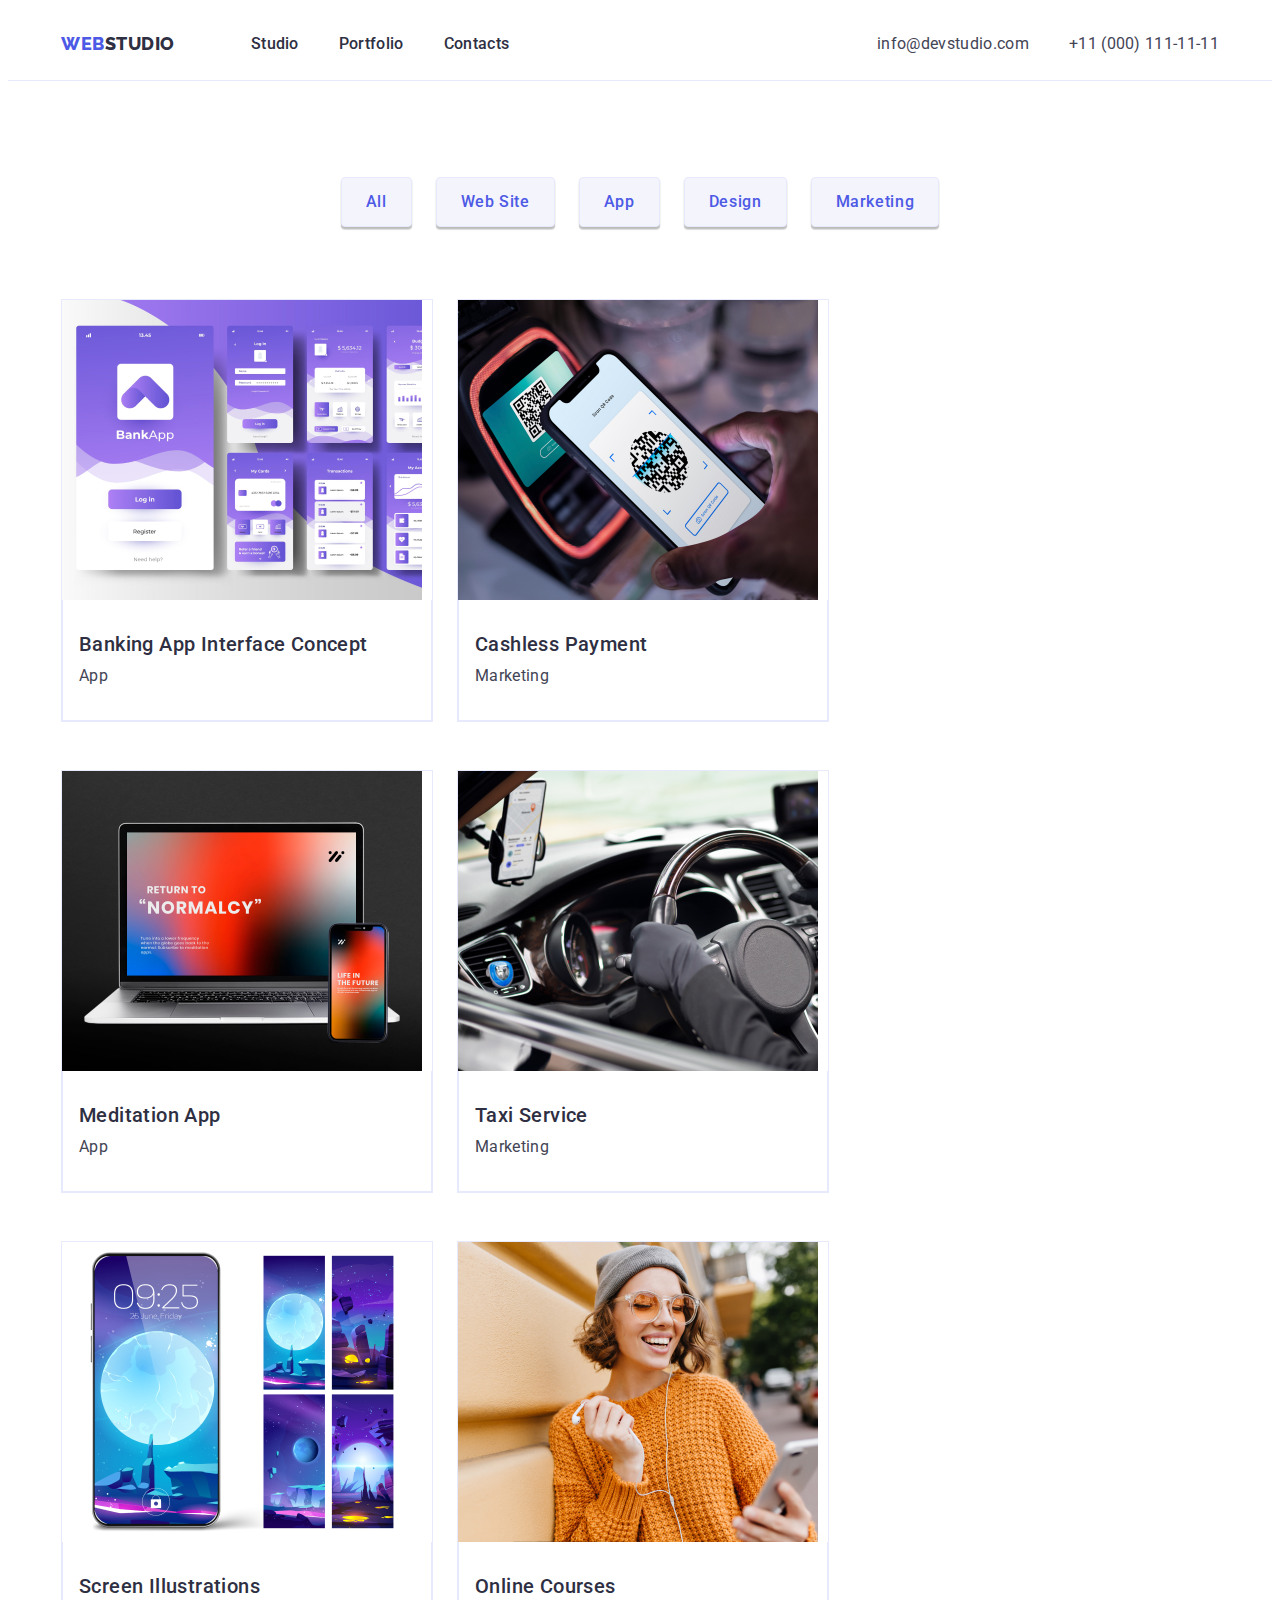
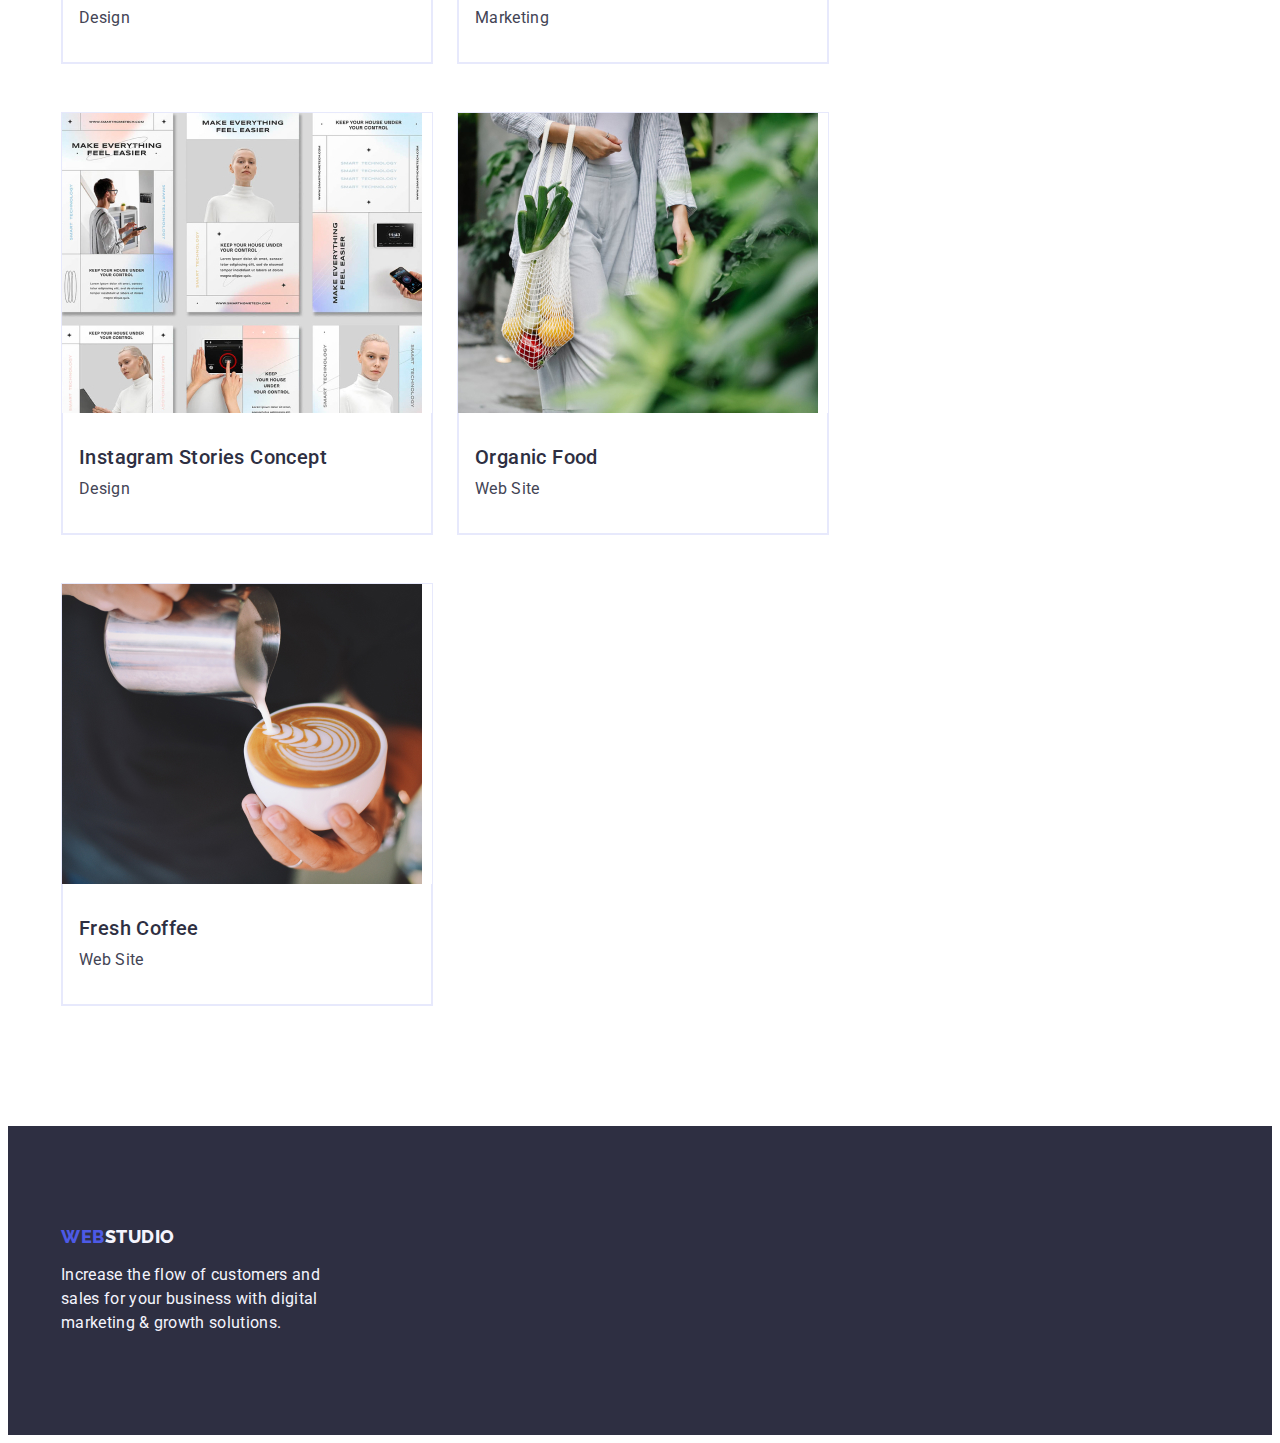
==== portfolio.html @ b858c450 "Initial commit" ====
<!DOCTYPE html>
<html lang="en">
  <head>
    <meta charset="UTF-8" />
    <meta http-equiv="X-UA-Compatible" content="IE=edge" />
    <meta name="viewport" content="width=device-width, initial-scale=1.0" />
    <title>WebStudio</title>
    <link
      rel="stylesheet"
      href="https://cdnjs.cloudflare.com/ajax/libs/modern-normalize/2.0.0/modern-normalize.min.css"
      integrity="sha512-4xo8blKMVCiXpTaLzQSLSw3KFOVPWhm/TRtuPVc4WG6kUgjH6J03IBuG7JZPkcWMxJ5huwaBpOpnwYElP/m6wg=="
      crossorigin="anonymous"
      referrerpolicy="no-referrer"
    />
    <link rel="stylesheet" href="./css/styles.css" />
    <link rel="preconnect" href="https://fonts.googleapis.com" />
    <link rel="preconnect" href="https://fonts.gstatic.com" crossorigin />
    <link
      href="https://fonts.googleapis.com/css2?family=Raleway:wght@800&family=Roboto:wght@400;500;700&display=swap"
      rel="stylesheet"
    />
  </head>
  <body>
    <!--HEADER-->

    <header class="header-section">
      <div class="container header-container">
        <nav class="header-navigation">
          <a href="./index.html" class="header-logo-first link logo-title"
            >Web
            <span class="header-logo-second link logo-title">Studio</span></a
          >
          <ul class="nav-list list">
            <li class="nav-item">
              <a class="header-link link" href="./index.html">Studio</a>
            </li>
            <li class="nav-item">
              <a class="header-link link" href="./portfolio.html">Portfolio</a>
            </li>
            <li class="nav-item">
              <a class="header-link link" href="">Contacts</a>
            </li>
          </ul>
        </nav>
        <address class="address">
          <ul class="address-list list">
            <li class="address-item">
              <a class="address-link link" href="mailto:info@devstudio.com"
                >info@devstudio.com</a
              >
            </li>
            <li class="address-item">
              <a class="address-link link" href="tel:+110001111111"
                >+11 (000) 111-11-11</a
              >
            </li>
          </ul>
        </address>
      </div>
    </header>
    <main>
      <!-- MENU BUTTON -->

      <section class="section-portfoloi">
        <div class="container btn-container">
          <h1 class="headline visually-hidden">PORTFOLIO</h1>
          <ul class="btn-list list">
            <li class="btn-item">
              <button type="button" class="btn-portfolio">All</button>
            </li>
            <li class="btn-item">
              <button type="button" class="btn-portfolio">Web Site</button>
            </li>
            <li class="btn-item">
              <button type="button" class="btn-portfolio">App</button>
            </li>
            <li class="btn-item">
              <button type="button" class="btn-portfolio">Design</button>
            </li>
            <li class="btn-item">
              <button type="button" class="btn-portfolio">Marketing</button>
            </li>
          </ul>

          <!-- OUR GALLERY -->
          <ul class="gallery-list list">
            <li class="gallery-item">
              <a class="gallery-link link" href=""
                ><img
                  src="./images/gallery/banking-app-interface-concept.jpg"
                  alt="App interface"
                  width="360"
                  height="300"
                />
                <div class="container-gallery">
                  <h2 class="gallery-title">Banking App Interface Concept</h2>
                  <p class="gallery-text">App</p>
                </div>
              </a>
            </li>
            <li class="gallery-item">
              <a class="gallery-link link" href=""
                ><img
                  src="./images/gallery/cashless-payment.jpg"
                  alt="Phone scans code for payment"
                  width="360"
                  height="300"
                />
                <div class="container-gallery">
                  <h2 class="gallery-title">Cashless Payment</h2>
                  <p class="gallery-text">Marketing</p>
                </div>
              </a>
            </li>
            <li class="gallery-item">
              <a class="gallery-link link" href=""
                ><img
                  src="./images/gallery/meditation-app.jpg"
                  alt="Demonstration of the application on a laptop and phone"
                  width="360"
                  height="300"
                />
                <div class="container-gallery">
                  <h2 class="gallery-title">Meditation App</h2>
                  <p class="gallery-text">App</p>
                </div>
              </a>
            </li>
            <li class="gallery-item">
              <a class="gallery-link link" href=""
                ><img
                  src="./images/gallery/taxi-service.jpg"
                  alt="Taxi driver uses app on phone"
                  width="360"
                  height="300"
                />
                <div class="container-gallery">
                  <h2 class="gallery-title">Taxi Service</h2>
                  <p class="gallery-text">Marketing</p>
                </div>
              </a>
            </li>
            <li class="gallery-item">
              <a class="gallery-link link" href=""
                ><img
                  src="./images/gallery/screen-illustrations.jpg"
                  alt="Screen illustrations"
                  width="360"
                  height="300"
                />
                <div class="container-gallery">
                  <h2 class="gallery-title">Screen Illustrations</h2>
                  <p class="gallery-text">Design</p>
                </div>
              </a>
            </li>
            <li class="gallery-item">
              <a class="gallery-link link" href=""
                ><img
                  src="./images/gallery/online-courses.jpg"
                  alt="Joyful girl watching online courses on her phone"
                  width="360"
                  height="300"
                />
                <div class="container-gallery">
                  <h2 class="gallery-title">Online Courses</h2>
                  <p class="gallery-text">Marketing</p>
                </div>
              </a>
            </li>
            <li class="gallery-item">
              <a class="gallery-link link" href=""
                ><img
                  src="./images/gallery/instagram-stories-concept.jpg"
                  alt="Concept display of instagram stories"
                  width="360"
                  height="300"
                />
                <div class="container-gallery">
                  <h2 class="gallery-title">Instagram Stories Concept</h2>
                  <p class="gallery-text">Design</p>
                </div>
              </a>
            </li>
            <li class="gallery-item">
              <a class="gallery-link link" href=""
                ><img
                  src="./images/gallery/organic-food.jpg"
                  alt="Girl carrying fresh fruit"
                  width="360"
                  height="300"
                />
                <div class="container-gallery">
                  <h2 class="gallery-title">Organic Food</h2>
                  <p class="gallery-text">Web Site</p>
                </div>
              </a>
            </li>
            <li class="gallery-item">
              <a class="gallery-link link" href=""
                ><img
                  src="./images/gallery/fresh-coffee.jpg"
                  alt="Barista creates a coffee masterpiece"
                  width="360"
                  height="300"
                />
                <div class="container-gallery">
                  <h2 class="gallery-title">Fresh Coffee</h2>
                  <p class="gallery-text">Web Site</p>
                </div>
              </a>
            </li>
          </ul>
        </div>
      </section>
    </main>

    <!--FOOTER-->

    <footer class="footer-section">
      <div class="container footer-container">
        <a href="./index.html" class="footer-logo-first link logo-title"
          >Web<span class="footer-logo-second link logo-title">Studio</span></a
        >
        <p class="footer-text">
          Increase the flow of customers and sales for your business with
          digital marketing & growth solutions.
        </p>
      </div>
    </footer>
  </body>
</html>
---- css/styles.css ----
body {
  font-family: "Roboto", sans-serif;
  color: #434455;
  background-color: #ffffff;
}

p,
h1,
h2,
h3,
h4,
h5,
h6 {
  margin: 0;
}

ul,
ol {
  margin: 0;
  padding: 0;
}

img {
  display: block;
  max-width: 100%;
  height: auto;
}

:root {
  --title-color: #2e2f42;
  --first-main-color: #4d5ae5;
  --second-main-color: #404bbf;
  --white-color: #f4f4fd;
  --tipical-line-height: 1.5;
  --color-btn-white: #e7e9fc;
}

.list {
  list-style: none;
}

.link {
  text-decoration: none;
}

.btn-hero {
  border: none;
  min-width: 169px;
  height: 56px;
  border-radius: 4px;
  display: block;
  margin-left: auto;
  margin-right: auto;

  font-family: inherit;
  font-weight: 500;
  font-size: 16px;
  line-height: var(--tipical-line-height);
  letter-spacing: 0.04em;
  color: #ffffff;
  background: var(--first-main-color);
  cursor: pointer;
  box-shadow: 0px 4px 4px rgba(0, 0, 0, 0.15);
}

.btn-hero:hover,
.btn-hero:focus {
  background: var(--second-main-color);
}

.btn-portfolio {
  border-radius: 4px;
  display: block;
  margin-left: auto;
  margin-right: auto;
  font-family: inherit;
  font-weight: 500;
  font-size: 16px;
  justify-content: center;
  align-items: center;
  padding: 12px 24px;

  line-height: var(--tipical-line-height);
  letter-spacing: 0.04em;
  color: var(--first-main-color);
  background: var(--white-color);
  cursor: pointer;
  box-shadow: 0px 3px 1px rgba(0, 0, 0, 0.1), 0px 2px 1px rgba(0, 0, 0, 0.08),
    0px 2px 2px rgba(0, 0, 0, 0.12);
  border-radius: 4px;
  border: 1px solid var(--color-btn-white);
}

.btn-portfolio:hover,
.btn-portfolio:focus {
  color: #ffffff;
  background: var(--second-main-color);
  border: 1px solid transparent;
}

.visually-hidden {
  position: absolute;
  width: 1px;
  height: 1px;
  margin: -1px;
  border: 0;
  padding: 0;
  white-space: nowrap;
  clip-path: inset(100%);
  clip: rect(0 0 0 0);
  overflow: hidden;
}

.container {
  width: 1158px;
  padding-left: 15px;
  padding-right: 15px;
  margin: 0 auto;

  /* outline: 2px solid red; */
}

/**---------------HEADER-----------------*/

.header-section {
  border-bottom: 1px solid #e7e9fc;
}

.header-container {
  display: flex;
  align-items: center;
}
.header-navigation {
  display: flex;
  align-items: center;
}
.logo-title {
  font-family: "Raleway", sans-serif;
  font-style: normal;
  font-weight: 800;
  font-size: 18px;
  line-height: 1.17;
  display: flex;
  align-items: center;
  letter-spacing: 0.03em;
  text-transform: uppercase;
  margin-right: 76px;
}

.header-logo-first {
  color: var(--first-main-color);
}

.header-logo-second {
  margin: 0 auto;
  color: var(--title-color);
}
.nav-list {
  display: flex;
  align-items: center;
}
.nav-item:not(:last-child) {
  margin-right: 40px;
}
.header-link {
  display: flex;
  padding-top: 24px;
  padding-bottom: 24px;

  font-weight: 500;
  line-height: var(--tipical-line-height);
  letter-spacing: 0.02em;
  color: var(--title-color);
}

.header-link:hover,
.header-link:focus {
  color: var(--second-main-color);
}
.address {
  display: flex;
  margin-left: auto;
  font-style: normal;
}
.address-list {
  display: flex;
}
.address-item:not(:last-child) {
  margin-right: 40px;
}
.address-item {
}
.address-link {
  padding-top: 24px;
  padding-bottom: 24px;

  font-family: inherit;
  font-style: normal;
  font-weight: 400;
  font-size: 16px;
  line-height: var(--tipical-line-height);
  letter-spacing: 0.02em;
  color: inherit;
}
.address-link:hover,
.address-link:focus {
  color: var(--second-main-color);
}

/**---------------FOOTER---------------*/

.footer-section {
  padding-top: 100px;
  padding-bottom: 100px;

  background: var(--title-color);
}
.footer-container {
}
.footer-logo-first {
  display: inline-block;
  margin: 0 0 16px 0;
  color: var(--first-main-color);
}
.footer-logo-second {
  display: inline-block;
  margin: 0;
  color: var(--white-color);
}

.footer-text {
  max-width: 264px;

  line-height: var(--tipical-line-height);
  letter-spacing: 0.02em;
  color: var(--white-color);
}

/**------------------HERO------------------*/

.section-hero {
  padding-top: 188px;
  padding-bottom: 188px;
  align-items: center;

  background: var(--title-color);
}
.hero-container {
}

.headline {
  margin-bottom: 48px;
  margin-left: auto;
  margin-right: auto;
  max-width: 496px;

  font-size: 56px;
  line-height: 1.07;
  text-align: center;
  letter-spacing: 0.02em;
  color: #ffffff;
}

/**-----------OUR PRINCIPLES AND PRIORITIES-----------*/

.section-principles {
  padding-top: 120px;
  padding-bottom: 120px;
}
.principles-container {
  display: flex;
}
.principles-list {
  display: flex;
  gap: 24px;
}
.principles-item {
}
.page-subtitle {
  margin-bottom: 8px;

  font-weight: 500;
  font-size: 20px;
  line-height: 1.2;
  letter-spacing: 0.02em;
  color: var(--title-color);
}

.principles-text {
  width: 264px;
  line-height: var(--tipical-line-height);
  letter-spacing: 0.02em;
}

/**----------------OUR PRODUCTS----------------*/

.product-section {
  padding-bottom: 120px;
}
.product-container {
}
.body-title {
  margin-bottom: 72px;

  font-size: 36px;
  line-height: 1.11;
  text-align: center;
  letter-spacing: 0.02em;
  text-transform: capitalize;
  color: var(--title-color);
}
.product-list {
  display: flex;
  gap: 24px;
}
.product-item {
  width: calc((100% - 48px) / 3);
}

/**-------------------OUR TEAM-------------------*/

.team-section {
  padding-top: 120px;
  padding-bottom: 120px;

  background: var(--white-color);
}
.team-container {
}

.team-list {
  display: flex;
  gap: 24px;
}
.team-item {
  border-radius: 0px 0px 4px 4px;
  background-color: #ffffff;
  width: calc((100% - 72px) / 4);
}
.name-container {
  display: flex;
  flex-direction: column;
  align-items: center;
  min-width: 232px;
  padding: 32px 16px;
}
.team-title {
  display: flex;
  font-weight: 500;
  font-size: 20px;
  text-align: center;
  margin-bottom: 8px;
  line-height: 1.2;
  letter-spacing: 0.02em;
  color: var(--title-color);
}

.team-text {
  display: flex;
  text-align: center;
  line-height: var(--tipical-line-height);
  letter-spacing: 0.02em;
}

/**-----------------MENU BUTTON-----------------*/

.section-portfoloi {
  padding-top: 96px;
  padding-bottom: 120px;
}
.filter-title {
}
.btn-container {
}
.btn-list {
  display: flex;
  gap: 24px;
  justify-content: center;
  align-items: center;
  margin-bottom: 72px;
}
.btn-item {
}

/**-----------------OUR GALLERY-----------------*/

.gallery-container {
  display: flex;
  padding-bottom: 120px;
}
.gallery-list {
  display: flex;
  flex-wrap: wrap;
  column-gap: 24px;
  row-gap: 48px;
}
.gallery-item {
  width: calc((100% - 48px) / 3);
  border: 1px solid var(--color-btn-white);
}
.gallery-link {
}
.container-gallery {
  padding: 32px 16px;
  border: 1px solid var(--color-btn-white);
  border-top: none;
}
.gallery-title {
  margin-bottom: 8px;
  font-weight: 500;
  font-size: 20px;
  line-height: 1.2;
  letter-spacing: 0.02em;
  color: var(--title-color);
}

.gallery-text {
  line-height: var(--tipical-line-height);
  letter-spacing: 0.02em;
  color: #434455;
}
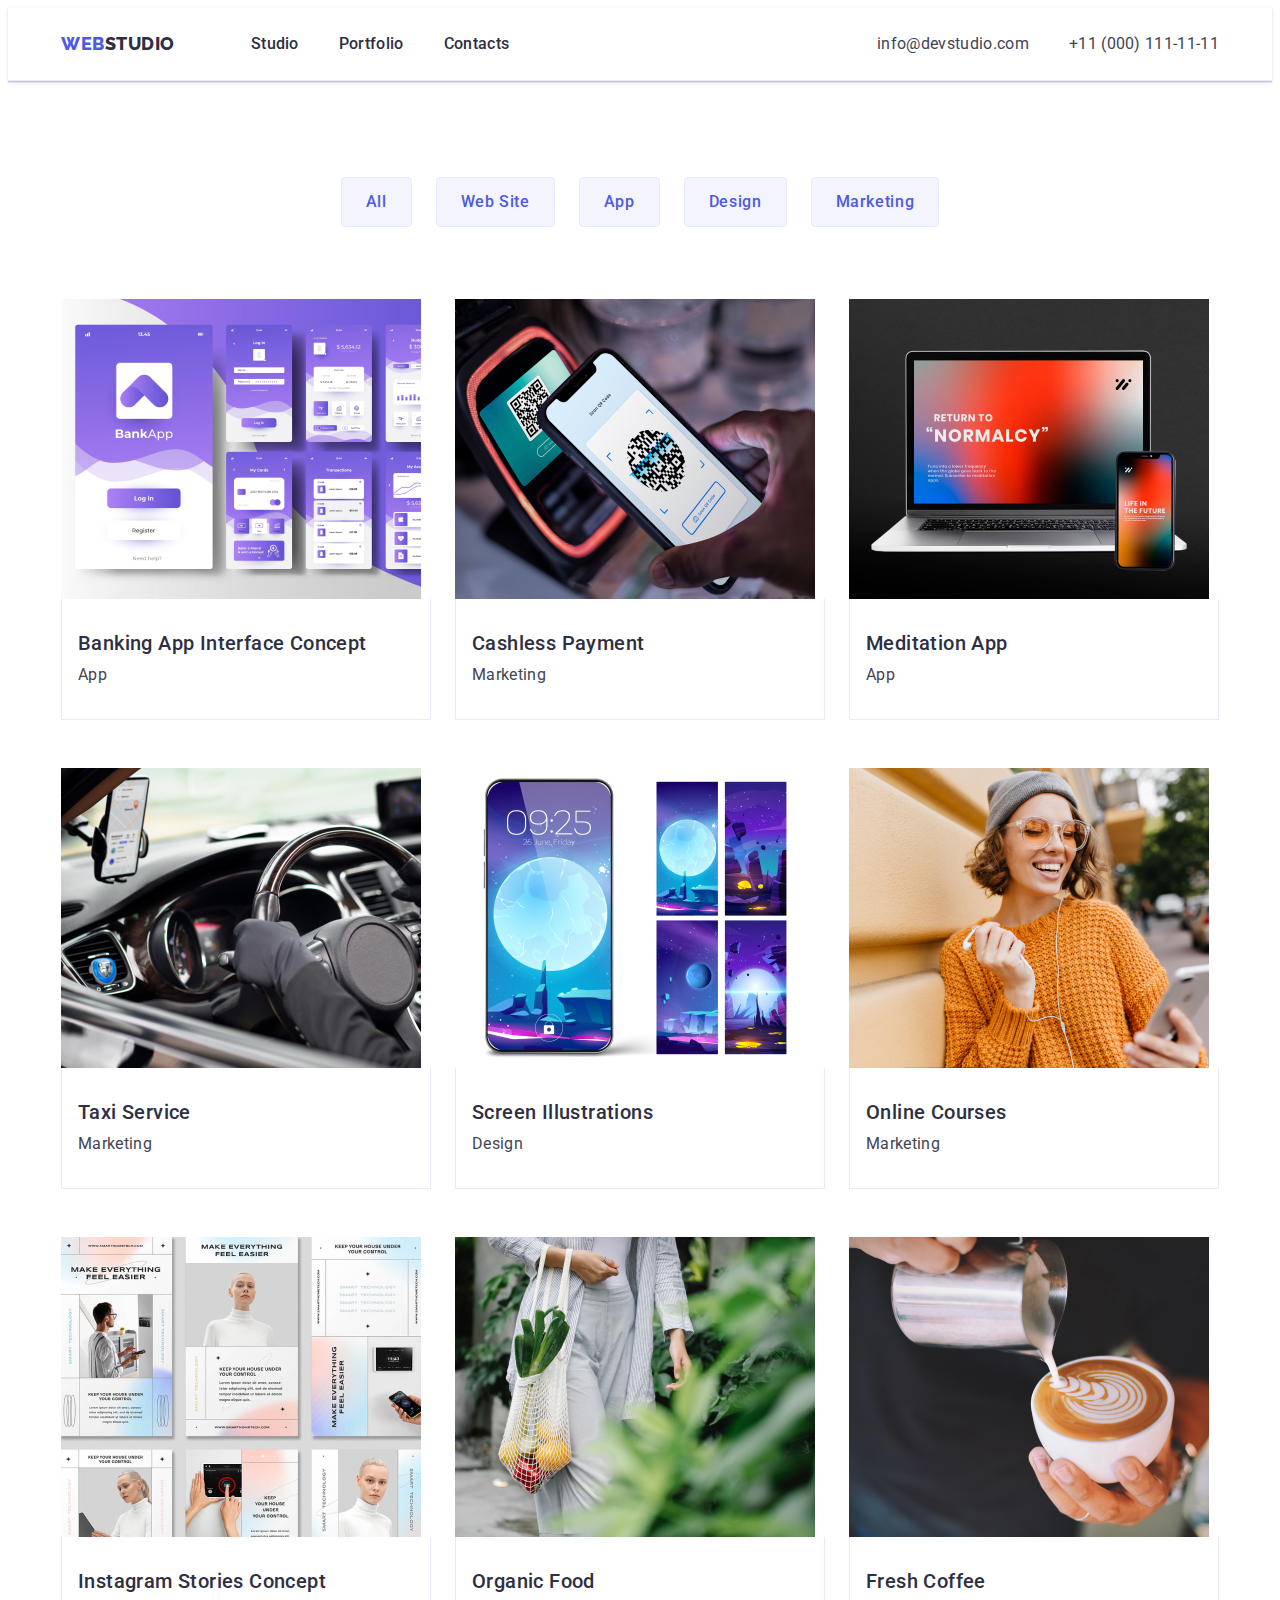
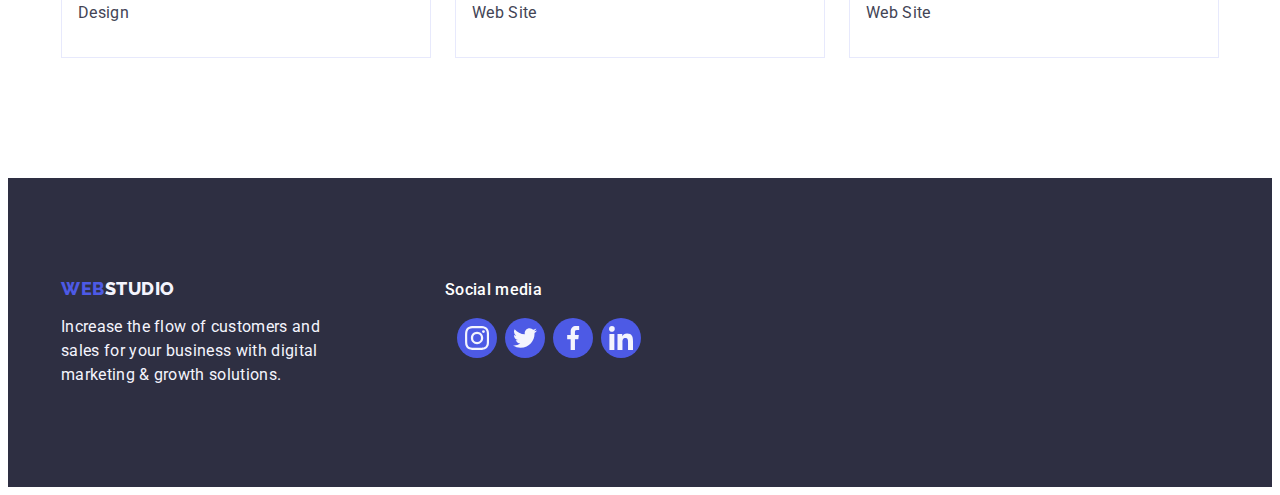
==== commit 62ce0708: "hw.2.4" ====
--- a/portfolio.html
+++ b/portfolio.html
@@ -216,9 +216,9 @@
     </main>
 
     <!--FOOTER-->
-
     <footer class="footer-section">
-      <div class="container footer-container">
+      <div class="container-foot container">
+      <div class="footer-container">
         <a href="./index.html" class="footer-logo-first link logo-title"
           >Web<span class="footer-logo-second link logo-title">Studio</span></a
         >
@@ -227,6 +227,28 @@
           digital marketing & growth solutions.
         </p>
       </div>
+      <div class="soc-coteiner">
+        <p class="social-media">Social media</p>
+        <ul class="tim-list-logo list">
+          <li class="tim-logo"><a href="" class="tim-logo-link">
+            <svg class="logo-eikon" width="24" height="24">
+              <use class="tims-ikons" href="./images/icons.svg#icon-instagram"></use></svg>
+          </a></li>
+          <li class="tim-logo"><a href="" class="tim-logo-link">
+            <svg class="logo-eikon" width="24" height="24">
+              <use class="tims-ikons" href="./images/icons.svg#icon-twitter"></use></svg>
+          </a></li>
+          <li class="tim-logo"><a href="" class="tim-logo-link">
+            <svg class="logo-eikon" width="24" height="24">
+              <use class="tims-ikons" href="./images/icons.svg#icon-facebook"></use></svg>
+          </a></li>
+          <li class="tim-logo"><a href="" class="tim-logo-link">
+            <svg class="logo-eikon" width="24" height="24">
+              <use class="tims-ikons" href="./images/icons.svg#icon-linkedin"></use></svg>
+          </a></li>
+        </ul>
+      </div>
+    </div>
     </footer>
   </body>
 </html>--- a/css/styles.css
+++ b/css/styles.css
@@ -86,10 +86,10 @@
   color: var(--first-main-color);
   background: var(--white-color);
   cursor: pointer;
-  box-shadow: 0px 3px 1px rgba(0, 0, 0, 0.1), 0px 2px 1px rgba(0, 0, 0, 0.08),
-    0px 2px 2px rgba(0, 0, 0, 0.12);
+ 
   border-radius: 4px;
   border: 1px solid var(--color-btn-white);
+
 }
 
 .btn-portfolio:hover,
@@ -97,7 +97,10 @@
   color: #ffffff;
   background: var(--second-main-color);
   border: 1px solid transparent;
-}
+  box-shadow: 0px 3px 1px rgba(0, 0, 0, 0.1), 0px 2px 1px rgba(0, 0, 0, 0.08),
+  0px 2px 2px rgba(0, 0, 0, 0.12);
+}
+
 
 .visually-hidden {
   position: absolute;
@@ -127,6 +130,12 @@
   border-bottom: 1px solid #e7e9fc;
 }
 
+.header-section{
+  box-shadow: 0px 2px 1px rgba(46, 47, 66, 0.08), 
+  0px 1px 1px rgba(46, 47, 66, 0.16),
+  0px 1px 6px rgba(46, 47, 66, 0.08) ;
+}
+
 .header-container {
   display: flex;
   align-items: center;
@@ -216,7 +225,15 @@
 
   background: var(--title-color);
 }
+
+.container-foot{
+  display: flex;
+  align-items: baseline;
+  
+}
+
 .footer-container {
+  margin-right: 120px;
 }
 .footer-logo-first {
   display: inline-block;
@@ -237,6 +254,35 @@
   color: var(--white-color);
 }
 
+.soc-coteiner{
+  width: 208px;
+
+}
+
+.social-media{
+  font-weight: 500;
+  line-height: 1.5;
+  letter-spacing: 0.02em;
+  color: #FFFFFF;
+  margin-bottom: 16px;
+  display: flex;
+}
+
+.tim-logo-link {
+  width: 100%;
+  height: 100%;
+  background-color:#4D5AE5 ;
+  display: flex;
+  border-radius: 50%;
+  justify-content: center;
+align-items: center;
+}
+
+.tim-logo-link:hover,
+.tim-logo-link:focus{
+background-color: #31D0AA;
+}
+
 /**------------------HERO------------------*/
 
 .section-hero {
@@ -245,6 +291,12 @@
   align-items: center;
 
   background: var(--title-color);
+  background-image:  linear-gradient(rgba(46, 47, 66, 0.7),
+  rgba(46, 47, 66, 0.7)), url(../images/logo/people-office1.jpg);
+  background-repeat: no-repeat;
+  background-position:center;
+  background-size: cover;
+  max-width: 1440px;
 }
 .hero-container {
 }
@@ -264,9 +316,21 @@
 
 /**-----------OUR PRINCIPLES AND PRIORITIES-----------*/
 
+.program-logo{
+  width: 264px;
+  height: 112px;
+  background-color: #F4F4FD;
+  margin-bottom: 8px;
+  border-radius: 4px;
+  display: flex;
+  justify-content: center;
+  align-items: center;
+}
+
 .section-principles {
   padding-top: 120px;
   padding-bottom: 120px;
+
 }
 .principles-container {
   display: flex;
@@ -363,6 +427,38 @@
   letter-spacing: 0.02em;
 }
 
+.tim-list-logo {
+  display: flex;
+  justify-content: center;
+  gap: 8px;
+}
+.tim-logo {
+width: 40px;
+height: 40px;
+
+}
+.tim-logo-href {
+  width: 100%;
+  height: 100%;
+  background-color:#4D5AE5 ;
+  display: flex;
+  border-radius: 50%;
+  justify-content: center;
+align-items: center;
+}
+
+.tim-logo-href:hover,
+.tim-logo-href:focus{
+background-color: #404bbf;
+}
+
+.tim-logo {
+}
+.tim-logo-href {
+}
+.logo-eikon {
+  fill: #F4F4FD;
+}
 /**-----------------MENU BUTTON-----------------*/
 
 .section-portfoloi {
@@ -397,10 +493,19 @@
 }
 .gallery-item {
   width: calc((100% - 48px) / 3);
-  border: 1px solid var(--color-btn-white);
+
 }
 .gallery-link {
-}
+  display: block;
+}
+
+.gallery-link:hover,
+ .gallery-link:focus
+{box-shadow: 0px 1px 6px rgba(46, 47, 66, 0.08),
+   0px 1px 1px rgba(46, 47, 66, 0.16), 
+   0px 2px 1px rgba(46, 47, 66, 0.08);
+}
+
 .container-gallery {
   padding: 32px 16px;
   border: 1px solid var(--color-btn-white);
@@ -419,4 +524,63 @@
   line-height: var(--tipical-line-height);
   letter-spacing: 0.02em;
   color: #434455;
-}+}
+
+/**----------------index html Customers--------------**/
+
+.section-customers {
+
+  padding-top: 120px;
+  margin-bottom: 120px
+
+}
+
+.box-customers {
+
+}
+
+.customers {
+  font-weight: 700;
+  font-size: 36px;
+  line-height: 1.11;
+  text-align: center;
+  letter-spacing: 0.02em;
+  text-transform: capitalize;
+  color: #2E2F42;
+ margin: 0 auto 72px;
+}   
+
+
+.customers-item {
+  width: 168px;
+  height: 88px;
+}
+
+.customers-list { 
+  display: flex;
+  justify-content: center;
+  gap: 24px;
+}
+
+.customers-icon {
+fill: currentColor;
+
+}
+
+.customers-link{
+  display: flex;
+  width: 100%;
+  height: 100%;
+  border: 1px solid #8E8F99;
+border-radius: 4px;
+justify-content: center;
+align-items: center;
+color:#8E8F99 ;
+}
+.customers-link:hover,.customers-link:focus{
+border-color:#404BBF
+;
+color: #404BBF
+;
+}
+
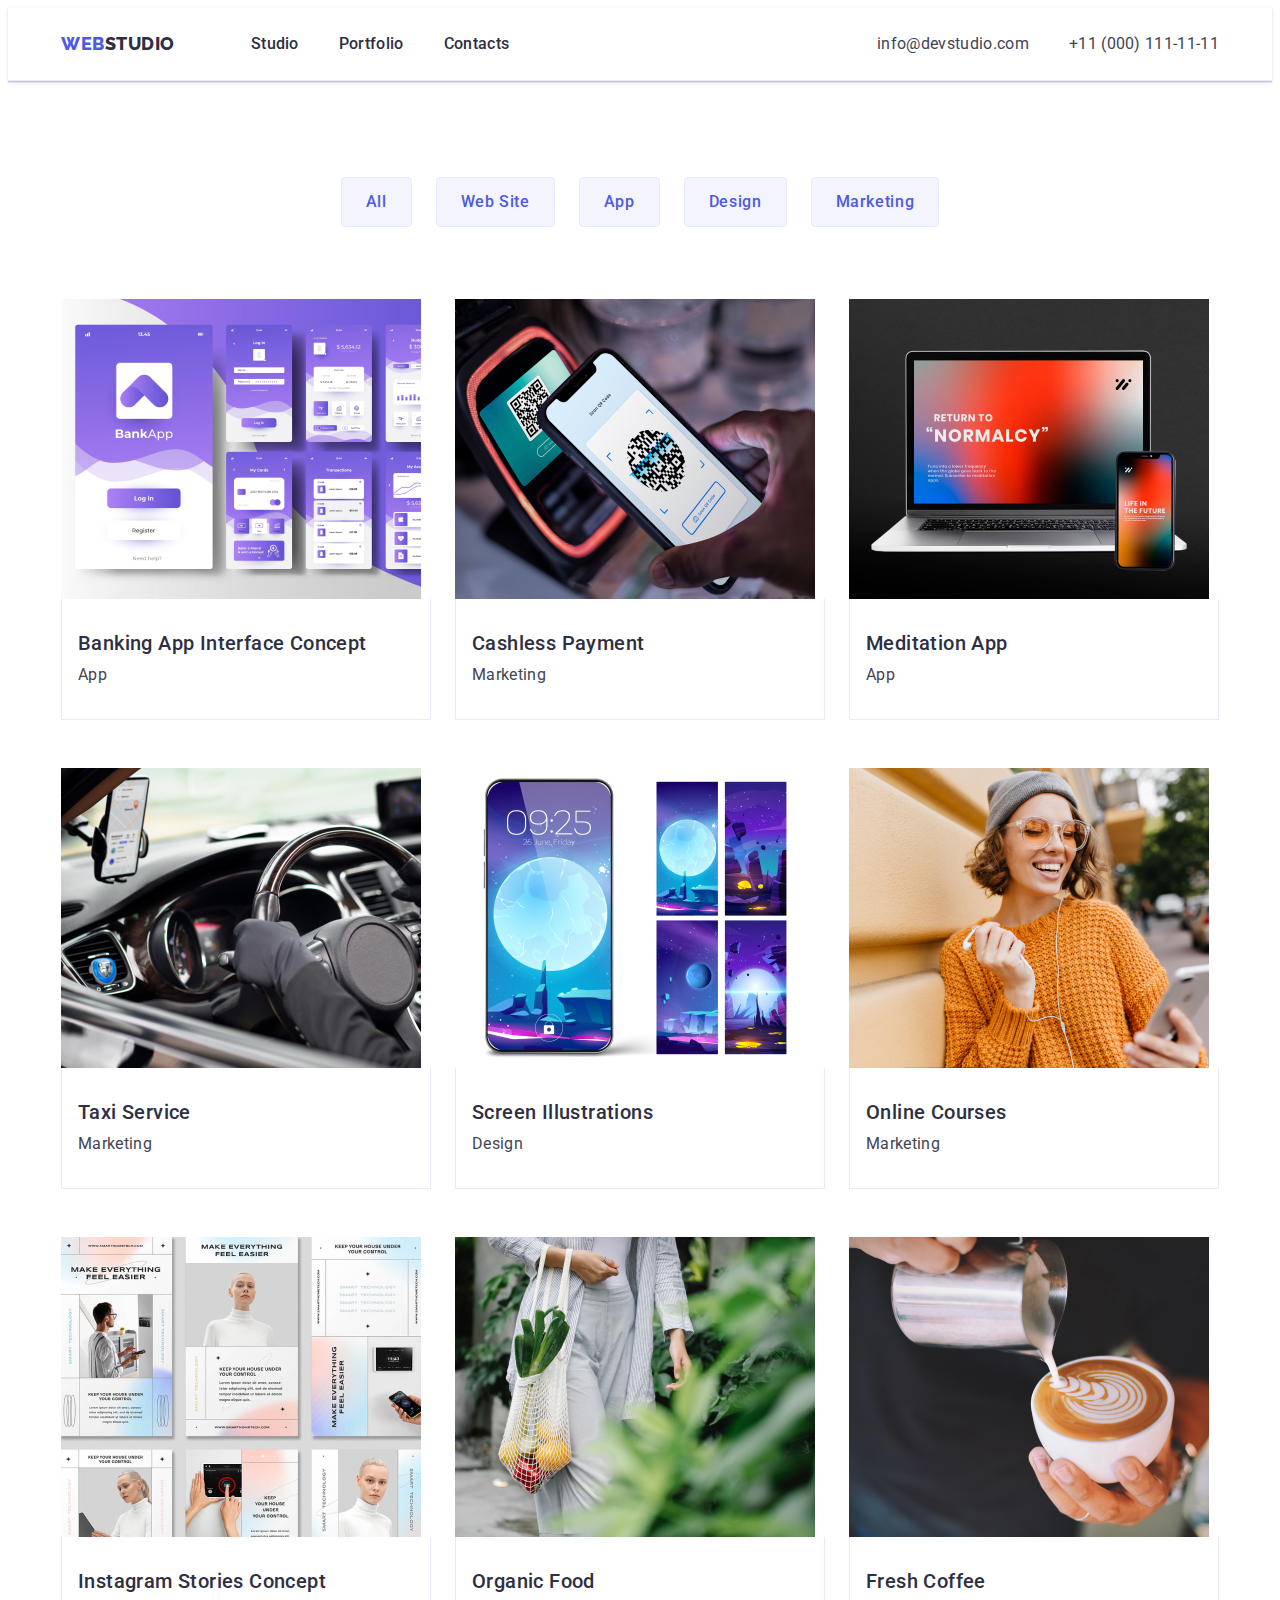
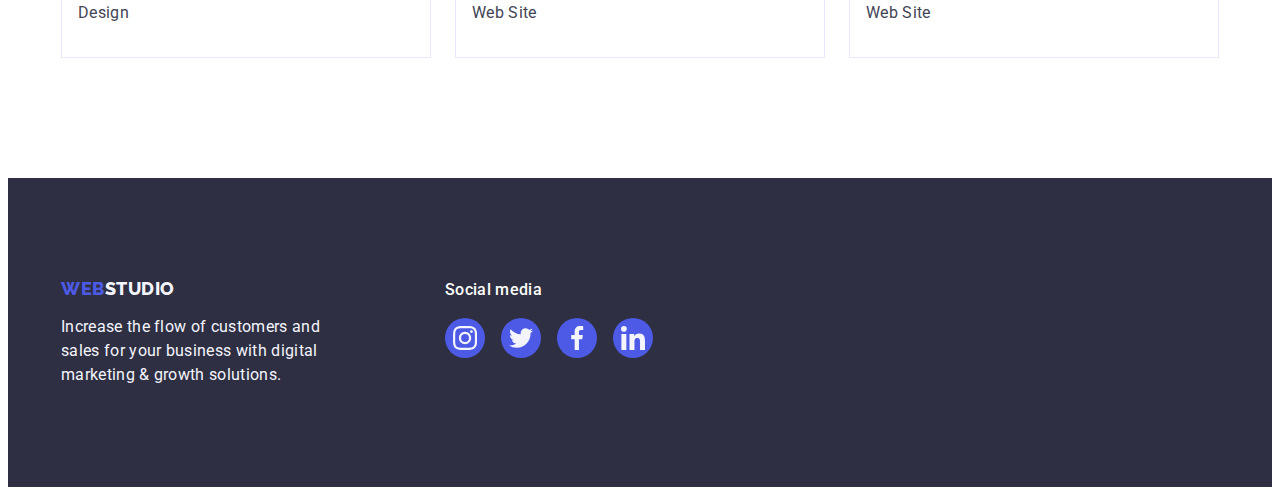
==== commit a347158e: "hw.3.4" ====
--- a/portfolio.html
+++ b/portfolio.html
@@ -229,7 +229,7 @@
       </div>
       <div class="soc-coteiner">
         <p class="social-media">Social media</p>
-        <ul class="tim-list-logo list">
+        <ul class="tim-list-footer list">
           <li class="tim-logo"><a href="" class="tim-logo-link">
             <svg class="logo-eikon" width="24" height="24">
               <use class="tims-ikons" href="./images/icons.svg#icon-instagram"></use></svg>
--- a/css/styles.css
+++ b/css/styles.css
@@ -283,6 +283,13 @@
 background-color: #31D0AA;
 }
 
+.tim-list-footer{
+  display: flex;
+align-items: center;
+  gap: 16px;
+}
+
+
 /**------------------HERO------------------*/
 
 .section-hero {
@@ -401,6 +408,9 @@
   border-radius: 0px 0px 4px 4px;
   background-color: #ffffff;
   width: calc((100% - 72px) / 4);
+  box-shadow: 0px 1px 6px rgba(46, 47, 66, 0.08),
+   0px 1px 1px rgba(46, 47, 66, 0.16),
+   0px 2px 1px rgba(46, 47, 66, 0.08);;
 }
 .name-container {
   display: flex;
@@ -425,12 +435,13 @@
   text-align: center;
   line-height: var(--tipical-line-height);
   letter-spacing: 0.02em;
+  margin-bottom: 8px;
 }
 
 .tim-list-logo {
   display: flex;
   justify-content: center;
-  gap: 8px;
+  gap: 24px;
 }
 .tim-logo {
 width: 40px;
@@ -552,8 +563,9 @@
 
 
 .customers-item {
-  width: 168px;
+  width: calc((100% - 120px) / 6);
   height: 88px;
+
 }
 
 .customers-list { 
